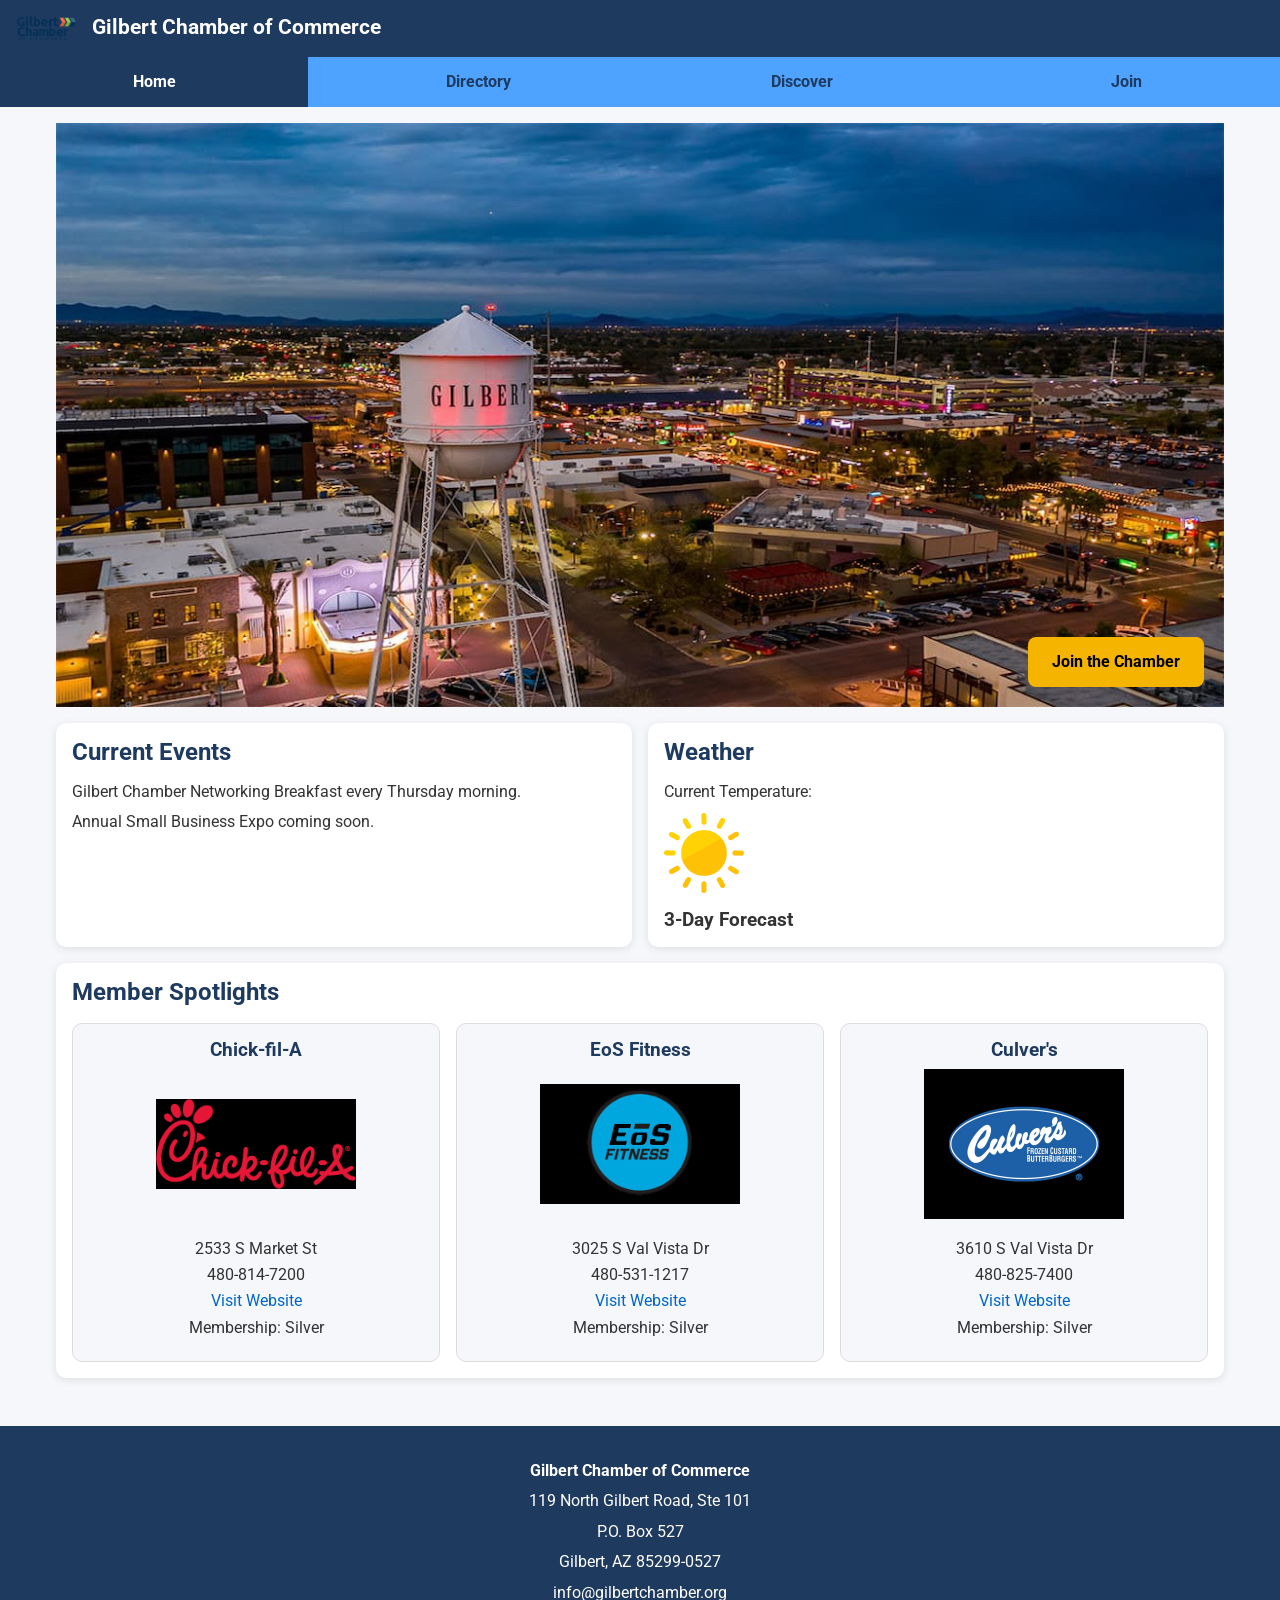
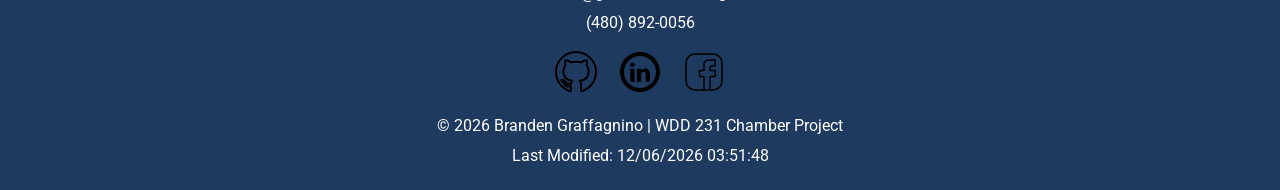
==== chamber/index.html @ 88f2d325 "chamber home page commit" ====
<!DOCTYPE html>
<html lang="en">

<head>
    <meta charset="UTF-8">
    <link rel="stylesheet" href="styles/normalize.css">
    <meta name="viewport" content="width=device-width, initial-scale=1.0">
    <meta name="description"
        content="Gilbert Chamber of Commerce business home page that welcomes visitors with key information and invitations to engage with the organization.">
    <meta name="author" content="Branden Graffagnino">
    <title>Gilbert Chamber of Commerce Home Page</title>
    <link rel="preconnect" href="https://fonts.googleapis.com">
    <link rel="preconnect" href="https://fonts.gstatic.com" crossorigin>
    <link href="https://fonts.googleapis.com/css2?family=Roboto:ital,wght@0,100..900;1,100..900&display=swap"
        rel="stylesheet">
    <link rel="stylesheet" href="styles/small.css">
    <link rel="stylesheet" href="styles/larger.css">
    <link rel="icon" href="favicon.ico">
    <script src="scripts/dates.js" defer></script>
    <script src="scripts/navigation.js" defer></script>
    <script src="scripts/home.js" defer></script>
</head>

<body>
    <header>
        <img src="images/chamber-logo.png" alt="Gilbert Chamber of Commerce logo">
        <span class="site-name">Gilbert Chamber of Commerce</span>
        <button id="menu" aria-label="Navigation Menu"></button>
    </header>

    <nav id="nav-bar" class="navigation">
        <ul>
            <li class="current"><a href="index.html">Home</a></li>
            <li><a href="directory.html">Directory</a></li>
            <li><a href="discover.html">Discover</a></li>
            <li><a href="join.html">Join</a></li>
        </ul>
    </nav>
    <main>

        <section class="hero">
            <img src="images/gilbert-hero.jpg" alt="Gilbert Arizona Water Tower">
            <a href="join.html" class="cta-button">
                Join the Chamber
            </a>
        </section>

        <div class="home-grid">

            <section class="events">
                <h2>Current Events</h2>

                <p>
                    Gilbert Chamber Networking Breakfast
                    every Thursday morning.
                </p>

                <p>
                    Annual Small Business Expo coming soon.
                </p>
            </section>

            <section class="weather">
                <h2>Weather</h2>

                <p>
                    Current Temperature:
                    <span id="current-temp"></span>
                </p>

                <img id="weather-icon" src="images/weather.webp" alt="Current weather conditions">

                <p id="weather-description"></p>

                <h3>3-Day Forecast</h3>

                <div id="forecast"></div>
            </section>

        </div>

        <section class="spotlights">
            <h2>Member Spotlights</h2>

            <div id="spotlight-container"></div>
        </section>

    </main>
    <footer>
        <div class="footer-contact">
            <p><strong>Gilbert Chamber of Commerce</strong></p>
            <p>119 North Gilbert Road, Ste 101</p>
            <p>P.O. Box 527</p>
            <p>Gilbert, AZ 85299-0527</p>
            <p>info@gilbertchamber.org</p>
            <p>(480) 892-0056</p>

        </div>
        <div class="social-links">
            <a href="https://github.com/brandengraffagnino" target="_blank"><img src="images/github.svg"
                    alt="github icon"></a>
            <a href="https://linkedin.com/in/brandengraffagnino/" target="_blank"><img src="images/linkedin.svg"
                    alt="linkedin icon"></a>
            <a href="https://facebook.com/branden.graffagnino" target="_blank"><img src="images/facebook.svg"
                    alt="facebook icon"></a>
        </div>
        <p>
            © <span id="currentyear"></span>
            Branden Graffagnino | WDD 231 Chamber Project
        </p>
        <p id="lastModified"></p>
    </footer>
</body>

</html>
---- chamber/styles/small.css ----
* {
    margin: 0;
    padding: 0;
    box-sizing: border-box;
}

body {
    font-family: "Roboto", sans-serif;
    background-color: #f5f7fa;
    color: #333;
}

/* HEADER */

header {
    display: grid;
    grid-template-columns: auto 1fr auto;
    align-items: center;
    gap: 1rem;
    padding: 1rem;
    background-color: #1e3a5f;
    color: white;
}

header img {
    width: 60px;
    height: auto;
}

.site-name {
    font-size: 1.3rem;
    font-weight: bold;
}

/* HAMBURGER MENU */

#menu {
    background: none;
    border: none;
    color: white;
    font-size: 2rem;
    cursor: pointer;
}

#menu::before {
    content: "☰";
}

#menu.show::before {
    content: "✖";
}

/* NAVIGATION */

.navigation {
    display: none;
    background-color: #4da3ff;
}

.navigation.show {
    display: block;
}

.navigation ul {
    list-style: none;
}

.navigation a {
    display: block;
    padding: 1rem;
    color: #1e3a5f;
    text-decoration: none;
    text-align: center;
    font-weight: bold;
}

.navigation a:hover {
    background-color: #82c0ff;
}

.current a {
    background-color: #1e3a5f;
    color: white;
}

/* MAIN */

main {
    max-width: 1200px;
    margin: 0 auto;
    padding: 1rem;
}

h1 {
    text-align: center;
    margin-bottom: 1rem;
}

/* BUTTONS */

.view-buttons {
    text-align: center;
    margin-bottom: 1.5rem;
}

.view-buttons button {
    background-color: #1e3a5f;
    color: white;
    border: none;
    padding: .75rem 1rem;
    margin: .25rem;
    border-radius: 5px;
    cursor: pointer;
}

.view-buttons button:hover {
    background-color: #295180;
}

/* GRID VIEW */

.grid {
    display: grid;
    grid-template-columns: 1fr;
    gap: 1rem;
}

/* MEMBER CARDS */

.member-card {
    background-color: white;
    border-radius: 10px;
    padding: 1rem;
    text-align: center;
    box-shadow: 0 2px 8px rgba(0, 0, 0, .1);
}

.member-card h2 {
    color: #1e3a5f;
    margin-bottom: 1rem;
}

.member-card img {
    width: 100%;
    max-width: 250px;
    height: 150px;
    object-fit: contain;
    margin-bottom: 1rem;
}

.member-card p {
    margin: .5rem 0;
}

.member-card a {
    color: #2d5bd1;
    text-decoration: none;
}

.member-card a:hover {
    text-decoration: underline;
}

/* LIST VIEW */

.list {
    display: flex;
    flex-direction: column;
    gap: 1rem;
}

.list .member-card {
    text-align: left;
}

/* FOOTER */

footer {
    background-color: #1e3a5f;
    color: white;
    text-align: center;
    padding: 1.5rem;
    margin-top: 2rem;
}

.footer-contact p {
    margin-bottom: .75rem;
}

.social-links {
    display: flex;
    justify-content: center;
    gap: 1rem;
    margin: 1rem 0;
}

.social-links img {
    width: 48px;
    transition: transform .3s ease;
}

.social-links img:hover {
    transform: scale(1.15);
}

footer p {
    margin-top: .75rem;
}

/* HERO */

.hero {
    position: relative;
}

.hero img {
    width: 100%;
    height: auto;
    display: block;
}

.cta-button {
    position: absolute;
    bottom: 20px;
    right: 20px;
    background-color: #f4b400;
    color: #000;
    padding: 1rem 1.5rem;
    border-radius: 8px;
    text-decoration: none;
    font-weight: bold;
}

.cta-button:hover {
    background-color: #295180;
}


.home-grid {
    display: grid;
    gap: 1rem;
    margin: 1rem 0;
}

.events,
.weather,
.spotlights {
    background-color: white;
    border-radius: 10px;
    padding: 1rem;
    box-shadow: 0 2px 8px rgba(0, 0, 0, .1);
}

.events h2,
.weather h2,
.spotlights h2 {
    color: #1e3a5f;
    margin-bottom: 1rem;
}

.events p,
.weather p {
    margin-bottom: .75rem;
}


#current-temp {
    font-weight: bold;
}

#weather-icon {
    width: 80px;
    height: auto;
}

#forecast p {
    margin: .5rem 0;
}


#spotlight-container {
    display: grid;
    gap: 1rem;
}

.spotlight-card {
    background-color: #f5f7fa;
    border: 1px solid #ddd;
    border-radius: 10px;
    padding: 1rem;
    text-align: center;
}

.spotlight-card h3 {
    color: #1e3a5f;
    margin-bottom: .5rem;
}

.spotlight-card img {
    width: 100%;
    max-width: 200px;
    height: 150px;
    object-fit: contain;
    margin-bottom: .5rem;
}

.spotlight-card p {
    margin: .5rem 0;
}

.spotlight-card a {
    color: #0066cc;
    text-decoration: none;
}

.spotlight-card a:hover {
    text-decoration: underline;
}
---- chamber/styles/larger.css ----
@media screen and (min-width: 768px) {

    #menu {
        display: none;
    }

    .navigation {
        display: block;
    }

    .navigation ul {
        display: flex;
        justify-content: center;
        gap: 1rem;
    }

    .navigation li {
        flex: 1;
        text-align: center;
    }

    .grid {
        grid-template-columns: repeat(auto-fit, minmax(300px, 1fr));
    }

    .list .member-card {
        display: grid;
        grid-template-columns: 200px 1fr;
        align-items: center;
        gap: 1rem;
    }

    .footer-contact {
        max-width: 500px;
        margin: 0 auto;
    }
}

@media screen and (min-width: 768px) {

    #menu {
        display: none;
    }

    .navigation {
        display: block;
    }

    .navigation ul {
        display: flex;
        justify-content: center;
        gap: 1rem;
    }

    .navigation li {
        flex: 1;
        text-align: center;
    }

    .home-grid {
        grid-template-columns: 1fr 1fr;
    }

    #spotlight-container {
        grid-template-columns: repeat(3, 1fr);
    }
}
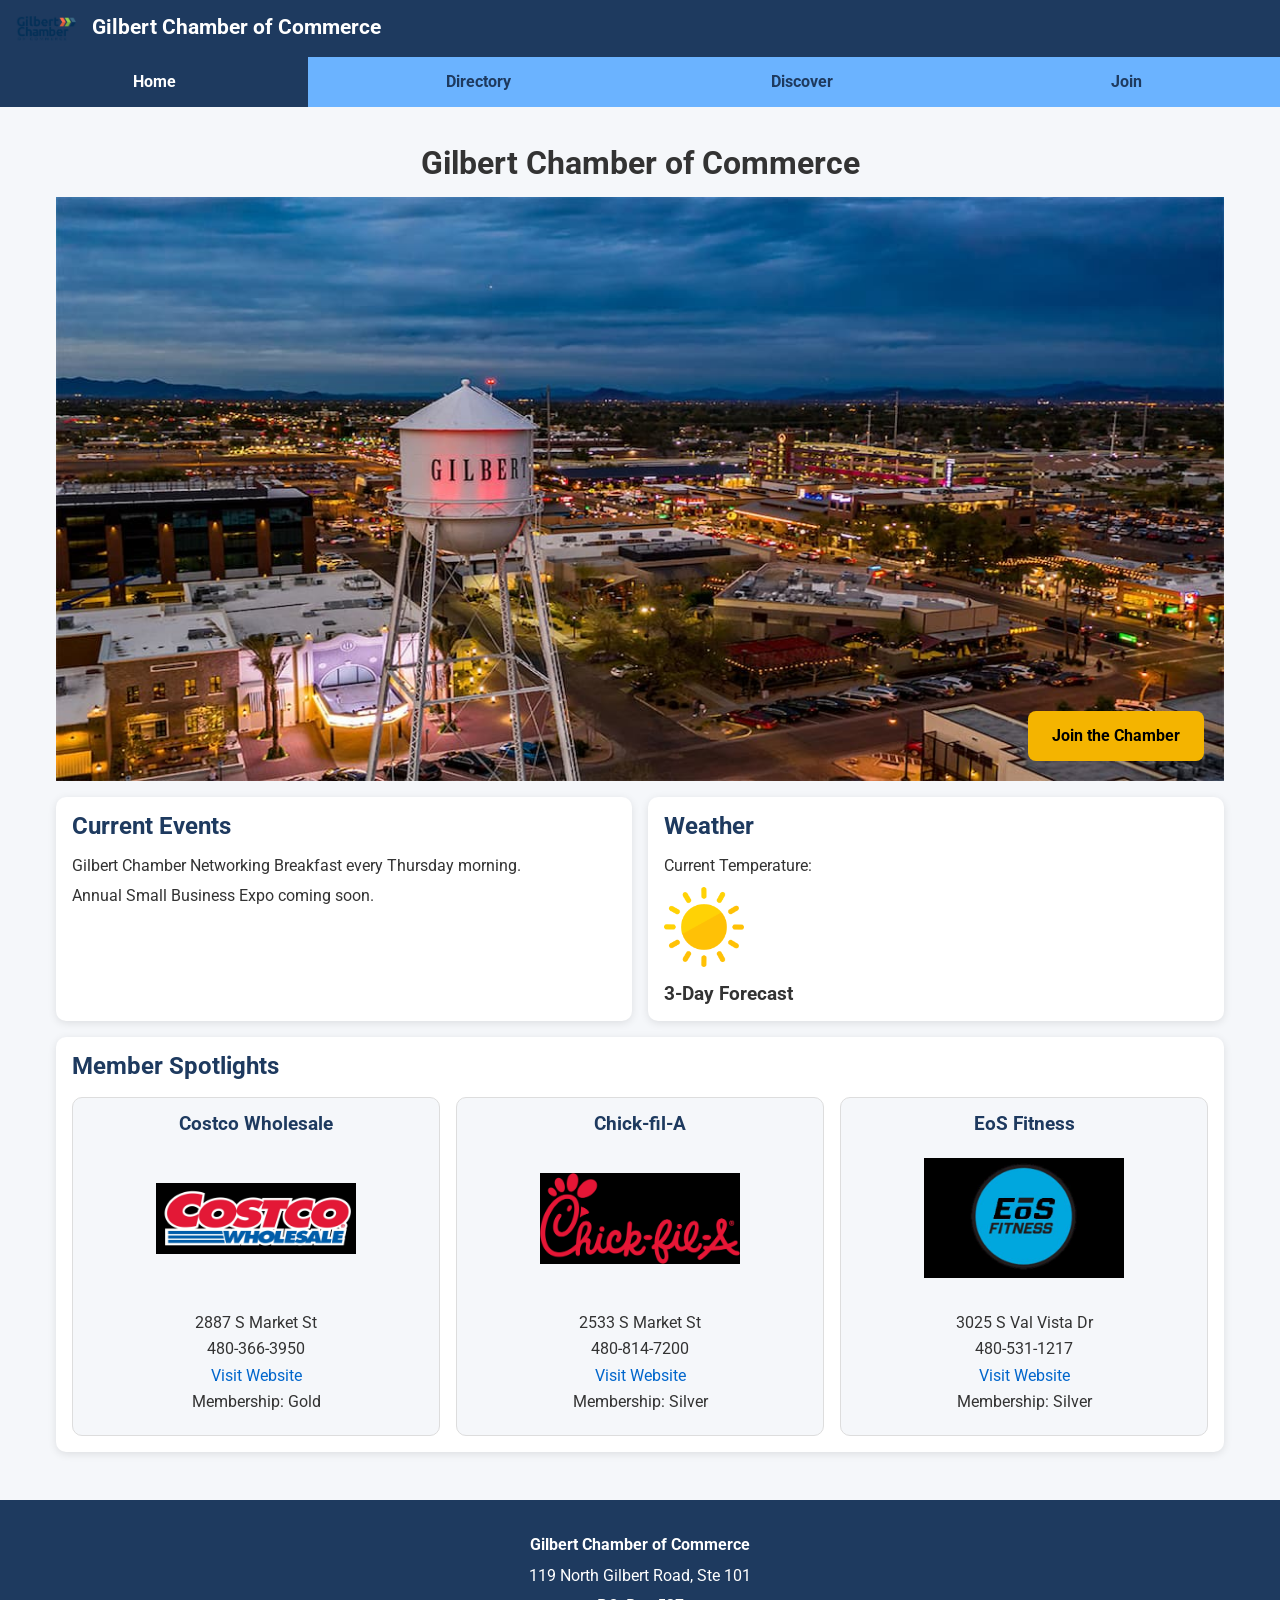
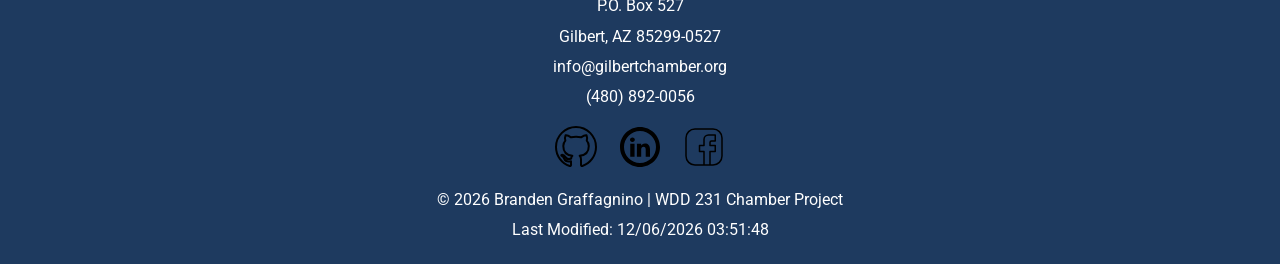
==== commit 1e0a0ea1: "chamber home page audit changes" ====
--- a/chamber/index.html
+++ b/chamber/index.html
@@ -9,6 +9,11 @@
         content="Gilbert Chamber of Commerce business home page that welcomes visitors with key information and invitations to engage with the organization.">
     <meta name="author" content="Branden Graffagnino">
     <title>Gilbert Chamber of Commerce Home Page</title>
+    <meta property="og:title" content="Gilbert Chamber of Commerce Home Page">
+    <meta property="og:description"
+        content="Welcome to the Gilbert Chamber of Commerce. Discover local businesses, chamber events, weather information, and member spotlights.">
+    <meta property="og:image" content="https://brandengraffagnino.github.io/wdd231/chamber/images/gilbert-hero.jpg">
+    <meta property="og:url" content="https://brandengraffagnino.github.io/wdd231/chamber/">
     <link rel="preconnect" href="https://fonts.googleapis.com">
     <link rel="preconnect" href="https://fonts.gstatic.com" crossorigin>
     <link href="https://fonts.googleapis.com/css2?family=Roboto:ital,wght@0,100..900;1,100..900&display=swap"
@@ -39,6 +44,7 @@
     <main>
 
         <section class="hero">
+            <h1>Gilbert Chamber of Commerce</h1>
             <img src="images/gilbert-hero.jpg" alt="Gilbert Arizona Water Tower">
             <a href="join.html" class="cta-button">
                 Join the Chamber
--- a/chamber/styles/small.css
+++ b/chamber/styles/small.css
@@ -54,7 +54,7 @@
 
 .navigation {
     display: none;
-    background-color: #4da3ff;
+    background-color: #6bb3ff;
 }
 
 .navigation.show {
